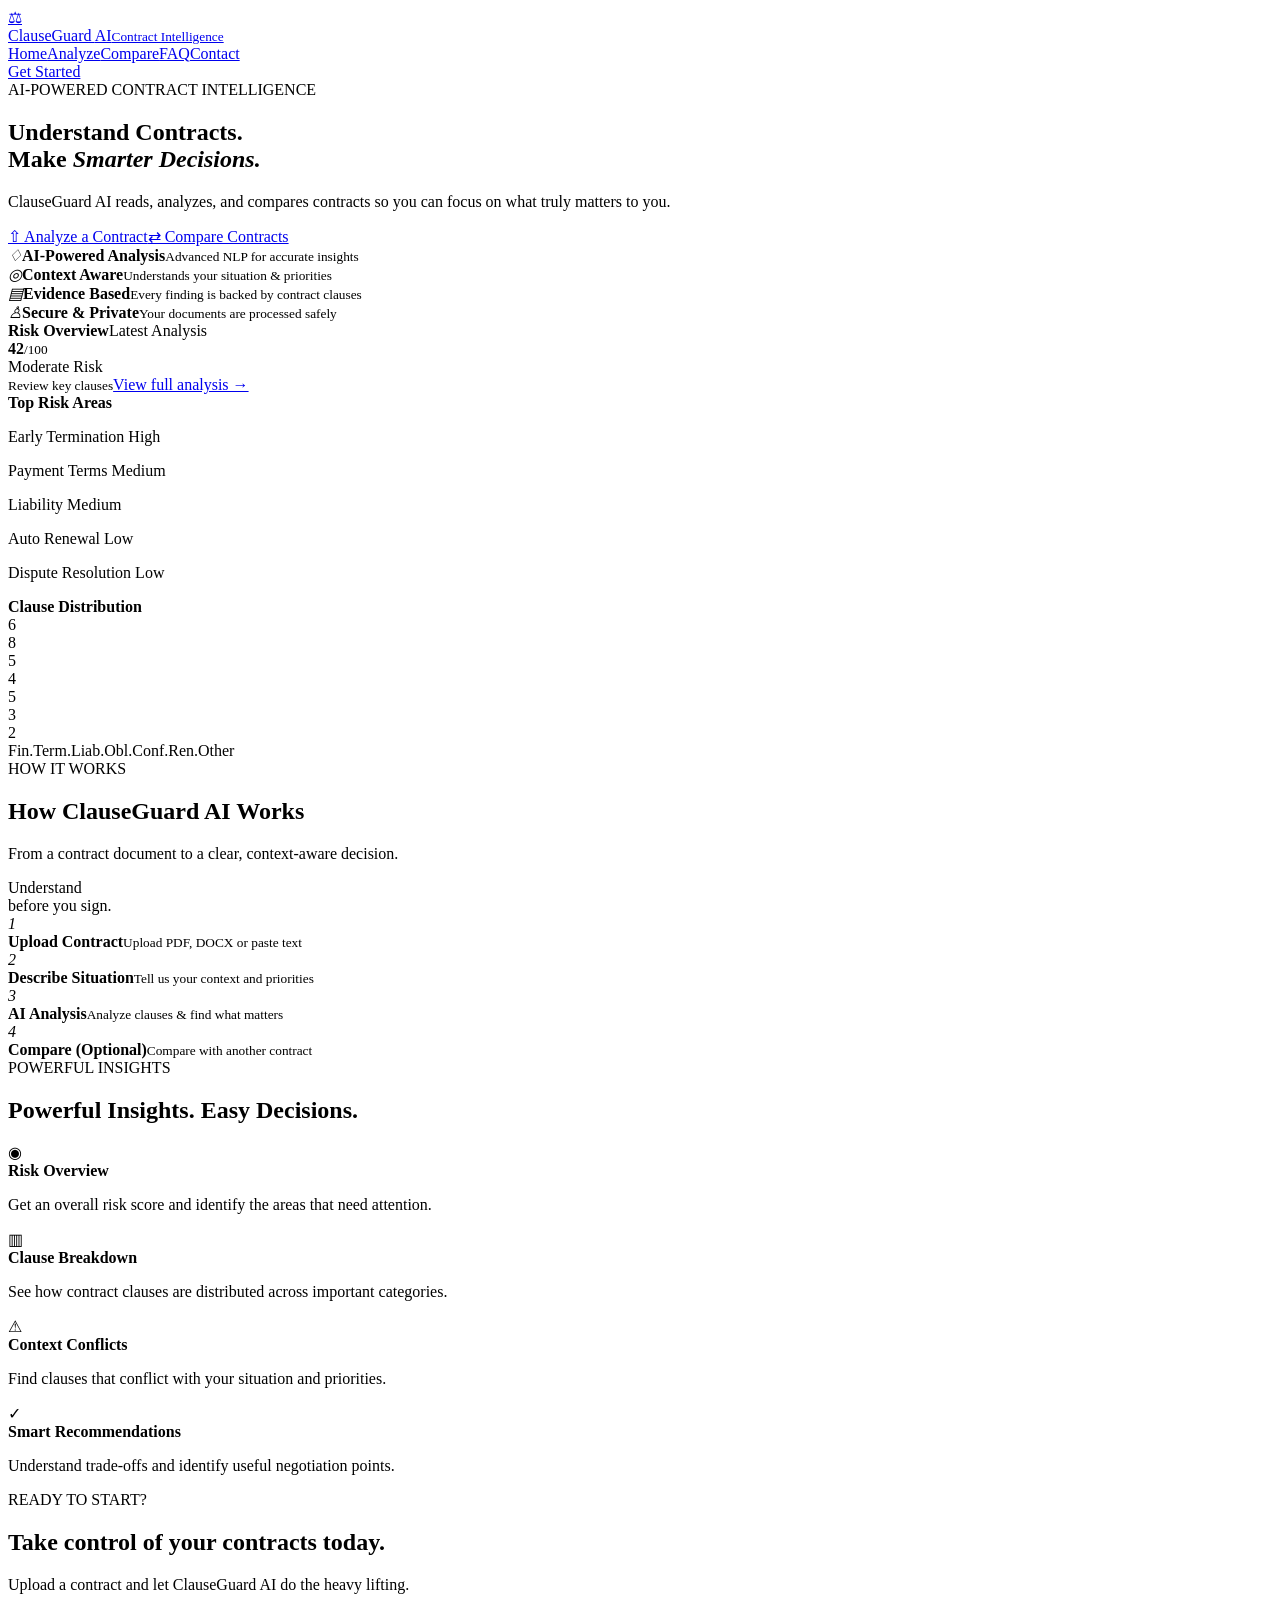
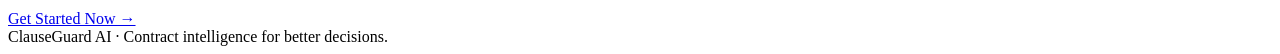
==== frontend/index.html @ 21806c65 "Create index.html" ====
<!doctype html>
<html lang="en">
<head><meta charset="utf-8"><meta name="viewport" content="width=device-width,initial-scale=1">
<title>ClauseGuard AI — Contract Intelligence</title><link rel="stylesheet" href="/static/style.css"></head>
<body>
<header class="header"><div class="headerInner">
  <a class="logo" href="/"><div class="logoMark">⚖</div><div>ClauseGuard <span>AI</span><small>Contract Intelligence</small></div></a>
  <nav class="nav"><a class="active" href="/">Home</a><a href="/analyze.html">Analyze</a><a href="/compare.html">Compare</a><a href="/faq.html">FAQ</a><a href="#footer">Contact</a></nav>
  <a class="headerCta" href="/analyze.html">Get Started</a>
</div></header>

<main>
<section class="hero"><div class="container heroGrid">
  <div class="heroCopy">
    <div class="eyebrow">AI-POWERED CONTRACT INTELLIGENCE</div>
    <h1>Understand Contracts.<br>Make <em>Smarter Decisions.</em></h1>
    <p>ClauseGuard AI reads, analyzes, and compares contracts so you can focus on what truly matters to you.</p>
    <div class="actions"><a class="btn btnPrimary" href="/analyze.html">⇧ Analyze a Contract</a><a class="btn btnSecondary" href="/compare.html">⇄ Compare Contracts</a></div>
    <div class="featureStrip">
      <div class="featureMini"><i class="featureIcon">♢</i><b>AI-Powered Analysis</b><small>Advanced NLP for accurate insights</small></div>
      <div class="featureMini"><i class="featureIcon">◎</i><b>Context Aware</b><small>Understands your situation & priorities</small></div>
      <div class="featureMini"><i class="featureIcon">▤</i><b>Evidence Based</b><small>Every finding is backed by contract clauses</small></div>
      <div class="featureMini"><i class="featureIcon">♙</i><b>Secure & Private</b><small>Your documents are processed safely</small></div>
    </div>
  </div>
  <div class="dashboard">
    <div class="previewTop"><b>Risk Overview</b><span>Latest Analysis</span></div>
    <div class="previewGrid">
      <div class="riskCard"><div class="gauge"><div class="gaugeInner"><strong>42</strong><small>/100</small></div></div><div class="riskStatus">Moderate Risk</div><small>Review key clauses</small><a class="linkBtn" href="/analyze.html">View full analysis →</a></div>
      <div class="riskList"><b>Top Risk Areas</b><p>Early Termination <span class="badge badgeHigh">High</span></p><p>Payment Terms <span class="badge badgeMed">Medium</span></p><p>Liability <span class="badge badgeMed">Medium</span></p><p>Auto Renewal <span class="badge badgeLow">Low</span></p><p>Dispute Resolution <span class="badge badgeLow">Low</span></p></div>
      <div class="chartCard" style="grid-column:1/-1"><b>Clause Distribution</b><div class="chart"><div class="bar" style="height:60%"><span>6</span></div><div class="bar" style="height:80%"><span>8</span></div><div class="bar" style="height:50%"><span>5</span></div><div class="bar" style="height:40%"><span>4</span></div><div class="bar" style="height:50%"><span>5</span></div><div class="bar" style="height:30%"><span>3</span></div><div class="bar" style="height:20%"><span>2</span></div></div><div class="chartLabels"><span>Fin.</span><span>Term.</span><span>Liab.</span><span>Obl.</span><span>Conf.</span><span>Ren.</span><span>Other</span></div></div>
    </div>
  </div>
</div></section>

<section class="section"><div class="container">
  <div class="sectionTitle"><div class="eyebrow">HOW IT WORKS</div><h2>How ClauseGuard AI Works</h2><p>From a contract document to a clear, context-aware decision.</p></div>
  <div class="workflow">
    <div class="workflowTitle">Understand<br>before you sign.</div>
    <div class="flow"><i class="flowNum">1</i><div><b>Upload Contract</b><small>Upload PDF, DOCX or paste text</small></div></div>
    <div class="flow"><i class="flowNum">2</i><div><b>Describe Situation</b><small>Tell us your context and priorities</small></div></div>
    <div class="flow"><i class="flowNum">3</i><div><b>AI Analysis</b><small>Analyze clauses & find what matters</small></div></div>
    <div class="flow"><i class="flowNum">4</i><div><b>Compare (Optional)</b><small>Compare with another contract</small></div></div>
  </div>
</div></section>

<section class="section" style="padding-top:0"><div class="container">
  <div class="sectionTitle"><div class="eyebrow">POWERFUL INSIGHTS</div><h2>Powerful Insights. Easy Decisions.</h2></div>
  <div class="insightGrid">
    <div class="insight"><div class="insightIcon">◉</div><b>Risk Overview</b><p>Get an overall risk score and identify the areas that need attention.</p></div>
    <div class="insight"><div class="insightIcon">▥</div><b>Clause Breakdown</b><p>See how contract clauses are distributed across important categories.</p></div>
    <div class="insight"><div class="insightIcon">⚠</div><b>Context Conflicts</b><p>Find clauses that conflict with your situation and priorities.</p></div>
    <div class="insight"><div class="insightIcon">✓</div><b>Smart Recommendations</b><p>Understand trade-offs and identify useful negotiation points.</p></div>
  </div>
</div></section>

<section class="section" style="padding-top:0"><div class="container">
  <div class="cta"><div><div class="eyebrow">READY TO START?</div><h2>Take control of your contracts today.</h2><p>Upload a contract and let ClauseGuard AI do the heavy lifting.</p></div><a class="btn btnPrimary" href="/analyze.html">Get Started Now →</a></div>
</div></section>
</main>
<footer class="footer" id="footer"><div class="container">ClauseGuard AI · Contract intelligence for better decisions.</div></footer>
<script src="/static/common.js"></script>
</body></html>
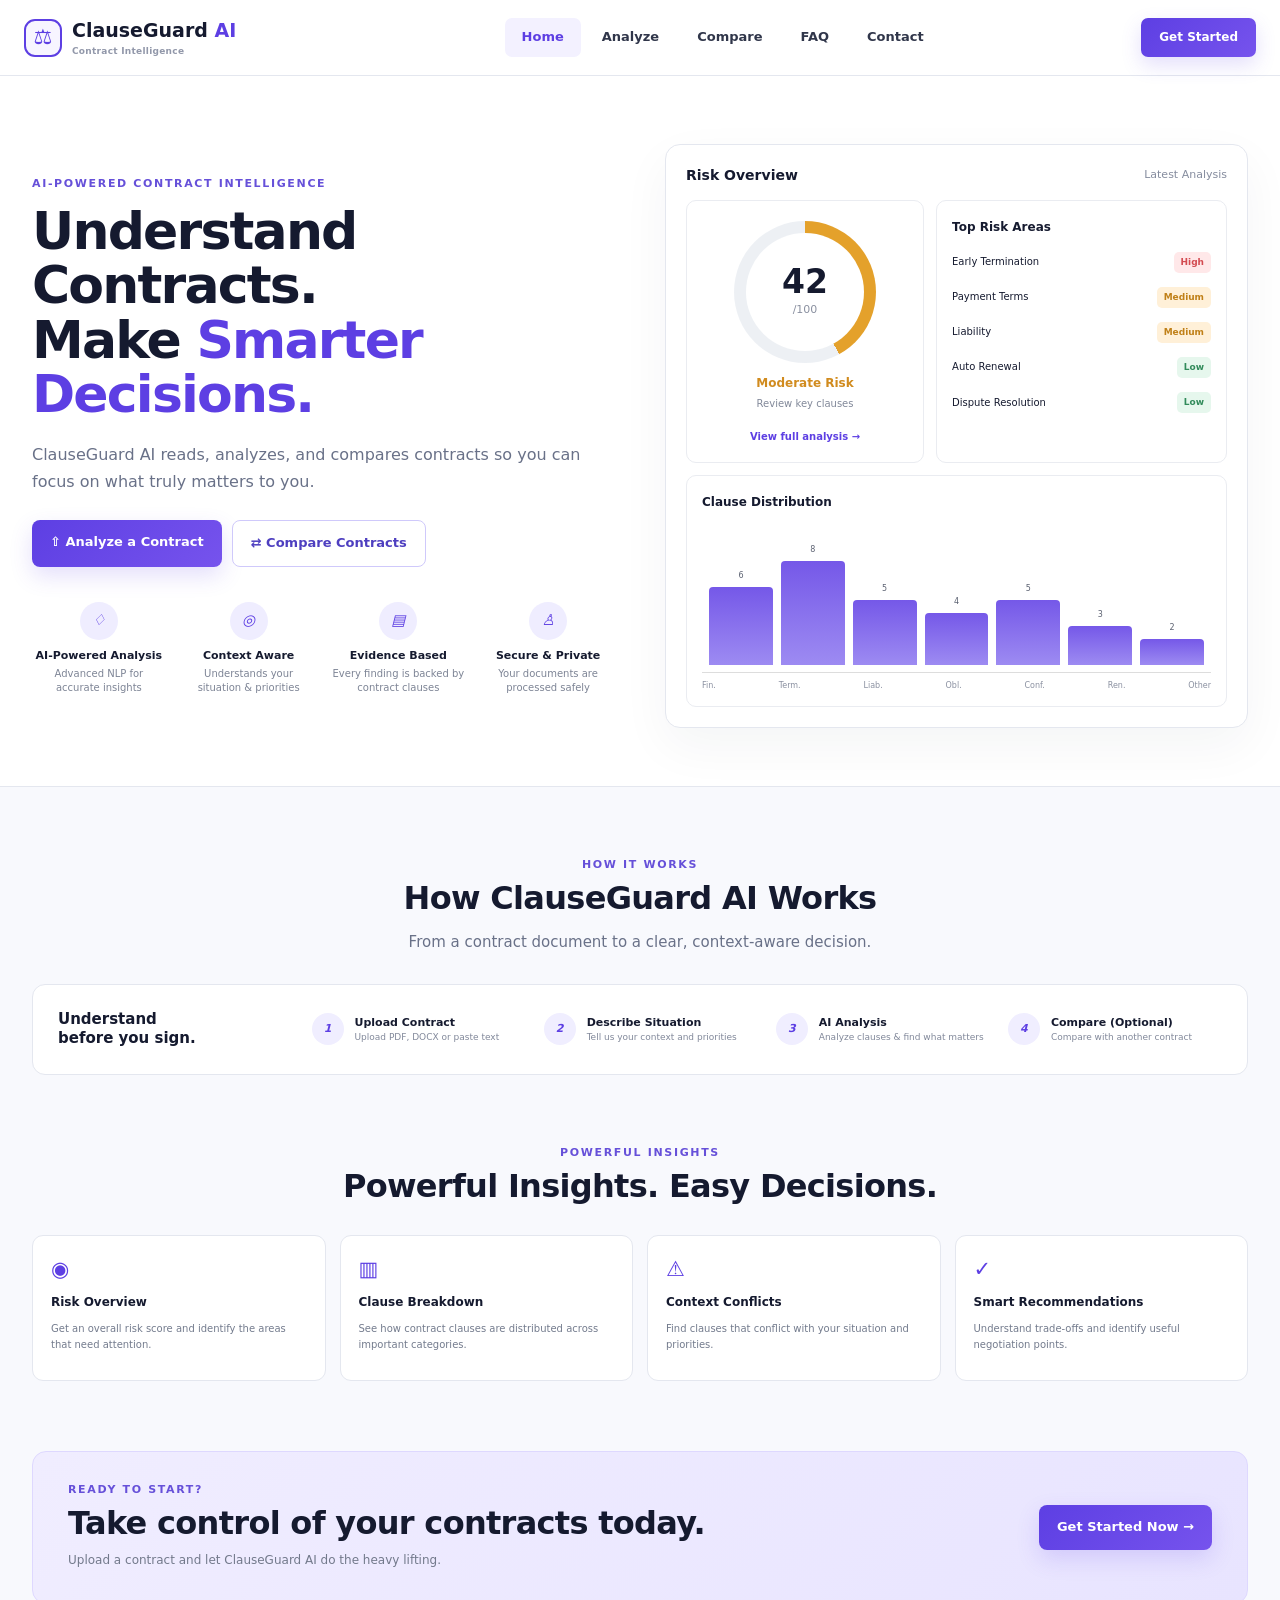
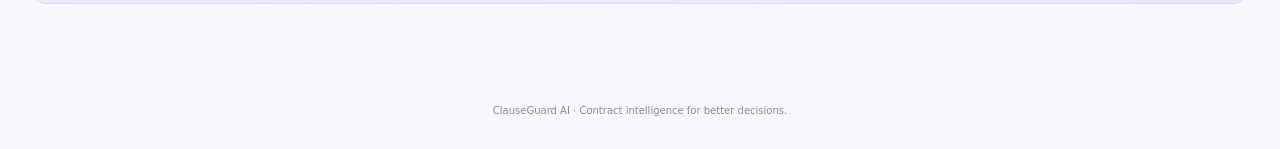
==== commit cfd8259f: "Update index.html" ====
--- a/frontend/index.html
+++ b/frontend/index.html
@@ -1,7 +1,7 @@
 <!doctype html>
 <html lang="en">
 <head><meta charset="utf-8"><meta name="viewport" content="width=device-width,initial-scale=1">
-<title>ClauseGuard AI — Contract Intelligence</title><link rel="stylesheet" href="/static/style.css"></head>
+<title>ClauseGuard AI — Contract Intelligence</title><link rel="stylesheet" href="./style.css"></head>
 <body>
 <header class="header"><div class="headerInner">
   <a class="logo" href="/"><div class="logoMark">⚖</div><div>ClauseGuard <span>AI</span><small>Contract Intelligence</small></div></a>
--- a/frontend/style.css
+++ b/frontend/style.css
@@ -0,0 +1,180 @@
+
+:root{
+  --navy:#111936;
+  --navy2:#182148;
+  --purple:#5d3fe3;
+  --purple2:#7653ed;
+  --purpleSoft:#efedff;
+  --text:#151a2f;
+  --muted:#697188;
+  --line:#e4e7ef;
+  --bg:#f8f9fd;
+  --green:#3aa56b;
+  --orange:#e4a22a;
+  --red:#e45a60;
+  --white:#fff;
+}
+*{box-sizing:border-box}
+html{scroll-behavior:smooth}
+body{
+  margin:0;background:var(--bg);color:var(--text);
+  font-family:Inter,ui-sans-serif,system-ui,-apple-system,"Segoe UI",Arial,sans-serif;
+  font-size:15px;line-height:1.45
+}
+button,input,textarea,select{font:inherit}
+button{cursor:pointer}
+a{text-decoration:none;color:inherit}
+.page{min-height:100vh}
+.container{width:min(1280px,calc(100% - 64px));margin:auto}
+.header{
+  height:76px;background:#fff;border-bottom:1px solid var(--line);
+  display:flex;align-items:center;position:sticky;top:0;z-index:20
+}
+.headerInner{width:min(1420px,calc(100% - 48px));margin:auto;display:flex;align-items:center}
+.logo{display:flex;align-items:center;gap:10px;font-size:19px;font-weight:850;min-width:280px}
+.logoMark{
+  width:38px;height:38px;border:2px solid var(--purple);border-radius:11px;
+  display:grid;place-items:center;color:var(--purple);font-size:21px;background:#f7f5ff
+}
+.logo span{color:#5d3fe3}
+.logo small{display:block;font-size:9px;color:#9298aa;font-weight:650;letter-spacing:.03em}
+.nav{display:flex;gap:4px;flex:1;justify-content:center}
+.nav a{padding:10px 17px;font-size:13px;font-weight:700;color:#30364a;border-radius:7px}
+.nav a:hover,.nav a.active{color:var(--purple);background:#f3f1ff}
+.headerCta{margin-left:auto;background:linear-gradient(135deg,var(--purple),var(--purple2));color:#fff;border:0;border-radius:7px;padding:11px 18px;font-weight:800;font-size:12px;box-shadow:0 8px 20px #6244e52c}
+.hero{
+  background:#fff;border-bottom:1px solid var(--line);padding:68px 0 58px
+}
+.heroGrid{display:grid;grid-template-columns:1fr 1fr;gap:50px;align-items:center}
+.eyebrow{font-size:11px;font-weight:900;letter-spacing:.15em;color:#6650d9}
+h1{font-size:52px;line-height:1.04;letter-spacing:-1.8px;margin:12px 0 20px}
+h1 em{font-style:normal;color:var(--purple)}
+h2{font-size:32px;line-height:1.15;letter-spacing:-.7px;margin:7px 0 10px}
+h3{font-size:18px;margin:0}
+.heroCopy>p{max-width:610px;color:var(--muted);font-size:16px;line-height:1.7}
+.actions{display:flex;gap:10px;margin-top:25px}
+.btn{border-radius:8px;padding:13px 18px;font-size:13px;font-weight:800}
+.btnPrimary{border:0;color:#fff;background:linear-gradient(135deg,var(--purple),var(--purple2));box-shadow:0 9px 22px #6041e52b}
+.btnSecondary{background:#fff;color:#4e3fc0;border:1px solid #cfc9fb}
+.featureStrip{display:grid;grid-template-columns:repeat(4,1fr);gap:16px;margin-top:35px}
+.featureMini{text-align:center}
+.featureIcon{
+  width:38px;height:38px;border-radius:50%;display:grid;place-items:center;
+  margin:0 auto 8px;background:var(--purpleSoft);color:var(--purple);font-weight:900
+}
+.featureMini b,.featureMini small{display:block}
+.featureMini b{font-size:11px}.featureMini small{font-size:10px;color:#7d8495;margin-top:3px}
+.dashboard{
+  background:#fff;border:1px solid var(--line);border-radius:15px;padding:20px;
+  box-shadow:0 18px 50px #1720440c
+}
+.previewTop{display:flex;justify-content:space-between;align-items:center;margin-bottom:15px}
+.previewTop b{font-size:14px}.previewTop span{font-size:11px;color:#858c9e}
+.previewGrid{display:grid;grid-template-columns:.9fr 1.1fr;gap:12px}
+.riskCard,.riskList,.chartCard{border:1px solid #eaecf1;border-radius:10px;padding:15px}
+.riskCard{text-align:center}
+.gauge{
+  width:142px;height:142px;margin:5px auto 12px;border-radius:50%;
+  background:conic-gradient(#e4a12b 0 42%,#edf0f4 42%);
+  display:grid;place-items:center;position:relative
+}
+.gauge:after{content:"";position:absolute;inset:12px;border-radius:50%;background:#fff}
+.gaugeInner{position:relative;z-index:1}
+.gaugeInner strong{font-size:33px;display:block;line-height:1}
+.gaugeInner small{font-size:11px;color:#8a90a0}
+.riskStatus{font-weight:850;color:#d18b1e;font-size:12px}
+.riskCard>small{display:block;color:#818899;font-size:10px;margin:4px 0 14px}
+.linkBtn{border:0;background:none;color:var(--purple);font-size:10px;font-weight:800}
+.riskList>b,.chartCard>b{font-size:12px}
+.riskList p{display:flex;justify-content:space-between;align-items:center;font-size:10px;margin:14px 0}
+.badge{padding:4px 7px;border-radius:5px;font-size:9px;font-weight:800}
+.badgeHigh{color:#d34b51;background:#ffe8e9}.badgeMed{color:#c08018;background:#fff0d8}.badgeLow{color:#328b5b;background:#e6f7ed}
+.chart{height:160px;display:flex;align-items:end;gap:8px;padding:22px 7px 7px;border-bottom:1px solid #ddd}
+.bar{flex:1;background:linear-gradient(#7558e8,#9d8bf2);border-radius:4px 4px 0 0;position:relative;min-width:13px}
+.bar span{position:absolute;top:-17px;font-size:8px;left:50%;transform:translateX(-50%);color:#5b6171}
+.chartLabels{display:flex;justify-content:space-between;font-size:8px;color:#8a90a0;margin-top:7px}
+.section{padding:70px 0}
+.sectionTitle{text-align:center;max-width:760px;margin:0 auto 30px}
+.sectionTitle p{color:var(--muted);font-size:15px}
+.workflow{
+  border:1px solid var(--line);background:#fff;border-radius:13px;padding:25px;
+  display:grid;grid-template-columns:1.1fr repeat(4,1fr);gap:18px;align-items:center
+}
+.workflowTitle{font-size:15px;font-weight:900;line-height:1.3}
+.flow{display:flex;gap:11px;align-items:center}
+.flowNum{width:32px;height:32px;border-radius:50%;background:#f0eeff;color:var(--purple);display:grid;place-items:center;font-size:11px;font-weight:900;flex:none}
+.flow b,.flow small{display:block}.flow b{font-size:11px}.flow small{font-size:9px;color:#81889a}
+.insightGrid{display:grid;grid-template-columns:repeat(4,1fr);gap:14px}
+.insight{
+  background:#fff;border:1px solid var(--line);border-radius:11px;padding:18px
+}
+.insightIcon{font-size:21px;color:var(--purple);margin-bottom:10px}
+.insight b{font-size:12px;display:block}.insight p{font-size:10px;color:#737b8d;line-height:1.55}
+.cta{
+  background:linear-gradient(135deg,#f0edff,#e8e4ff);border:1px solid #ded8ff;border-radius:14px;
+  padding:30px 35px;display:flex;align-items:center;justify-content:space-between
+}
+.cta p{margin:4px 0;color:#72798b;font-size:12px}
+.footer{padding:30px 0;color:#858c9e;font-size:10px;text-align:center}
+
+/* app pages */
+.pageHead{padding:42px 0 25px}
+.pageHead p{color:var(--muted);font-size:15px;margin:6px 0}
+.workspaceGrid{display:grid;grid-template-columns:1fr 1fr 1fr;gap:14px}
+.panel{background:#fff;border:1px solid var(--line);border-radius:12px;padding:20px}
+.panelHead{display:flex;justify-content:space-between;align-items:center;margin-bottom:16px}
+.panelHead h3{font-size:16px}.panelHead small{display:block;color:#858c9e;font-size:10px;margin-top:3px}
+.step{width:30px;height:30px;border-radius:8px;background:#efedff;color:var(--purple);display:grid;place-items:center;font-size:10px;font-weight:900}
+.drop{
+  min-height:280px;border:2px dashed #cfc8fb;border-radius:11px;background:#fcfbff;
+  display:flex;flex-direction:column;align-items:center;justify-content:center;text-align:center
+}
+.drop:hover{background:#f8f6ff;border-color:var(--purple)}
+.drop input,.compareDrop input{display:none}
+.cloud{width:50px;height:50px;border-radius:12px;background:#efedff;color:var(--purple);display:grid;place-items:center;font-size:24px;margin-bottom:12px}
+.drop h3{font-size:15px}.drop p{margin:4px;color:#8b91a0;font-size:12px}.drop small{display:block;color:#999fad;font-size:10px;margin-top:10px}
+.selected{padding:10px;border-radius:8px;background:#edf8f1;color:#32855b;font-size:10px;margin-top:10px}
+.hidden{display:none!important}
+.or{display:flex;align-items:center;gap:9px;color:#9298a7;font-size:9px;font-weight:900;margin:15px 0}.or:before,.or:after{content:"";height:1px;background:#e8e9ee;flex:1}
+textarea,input,select{
+  border:1px solid #dfe2e9;border-radius:8px;background:#fff;color:var(--text);outline:0
+}
+textarea{width:100%;resize:vertical;padding:12px;font-size:13px;line-height:1.55}
+textarea:focus,input:focus,select:focus{border-color:#9b8bf0;box-shadow:0 0 0 3px #6d52e414}
+.contractText{height:145px}.situation{height:205px}
+.note{padding:10px;background:#f8f6ff;color:#6d62a9;border-radius:8px;font-size:10px;margin-top:10px}
+.priorities{display:grid;grid-template-columns:repeat(2,1fr);gap:8px;margin:12px 0}
+.priority{border:1px solid #e0e2e9;background:#fff;border-radius:8px;padding:10px;text-align:left;font-size:11px;color:#51586c}
+.priority.active{border-color:#8d7bf0;background:#f5f3ff;color:#553fcb}
+.full{width:100%;margin-top:7px}
+.analysisPreview{text-align:center}.previewGauge{width:115px;height:115px;border-radius:50%;background:conic-gradient(#ddd 0 0,#eff0f4 0);margin:20px auto;display:grid;place-items:center;position:relative}
+.previewGauge:after{content:"";position:absolute;inset:10px;background:#fff;border-radius:50%}.previewGauge b{position:relative;z-index:1;font-size:30px}
+.previewList{margin-top:22px;text-align:left;border-top:1px solid #eee}.previewList div{padding:11px 0;border-bottom:1px solid #eee;font-size:11px;color:#7a8191}
+.loading{margin:15px 0;background:#fff;border:1px solid var(--line);border-radius:9px;padding:13px;color:#676e80;font-size:11px}
+.resultHero{display:flex;justify-content:space-between;align-items:center;background:var(--navy);color:#fff;border-radius:12px;padding:20px;margin:15px 0}
+.resultHero h3{font-size:16px}.resultHero p{font-size:10px;color:#aeb5c8}.resultScore{font-size:34px;font-weight:900}
+.resultsGrid{display:grid;grid-template-columns:1.35fr .65fr;gap:14px}
+.clause{border:1px solid #e5e7ed;border-left:4px solid var(--green);border-radius:9px;padding:12px;margin:8px 0}
+.clause.high{border-left-color:var(--red)}.clause.medium{border-left-color:var(--orange)}
+.clause h4{margin:0 0 7px;font-size:12px}.clause h4 span{float:right;color:var(--purple)}
+.clause p{font-size:10px;color:#687083;margin:6px 0;line-height:1.5}
+.evidence{background:#f7f8fb;padding:8px;border-radius:6px;font-size:9px;color:#687083}
+.graphBox{background:#fff;border:1px solid var(--line);border-radius:11px;padding:16px}.graphBox h3{font-size:13px;margin-bottom:12px}
+.hbar{margin:13px 0}.hbarTop{display:flex;justify-content:space-between;font-size:10px;margin-bottom:5px}.track{height:8px;background:#edf0f4;border-radius:99px;overflow:hidden}.fill{height:100%;background:linear-gradient(90deg,#6b4de5,#957ff1);border-radius:99px}
+.dataTable{width:100%;border-collapse:collapse;font-size:10px}.dataTable th{text-align:left;color:#7d8494;font-weight:800;background:#fafbfc}.dataTable th,.dataTable td{padding:11px;border-bottom:1px solid #eceef2}.dataTable td strong{font-size:10px}
+.tableWrap{background:#fff;border:1px solid var(--line);border-radius:11px;overflow:auto;margin-top:14px}
+.compareUpload{display:grid;grid-template-columns:1fr 50px 1fr;gap:14px;align-items:center}
+.compareDrop{height:190px;border:2px dashed #cfc8fb;border-radius:10px;background:#fcfbff;display:flex;flex-direction:column;align-items:center;justify-content:center;cursor:pointer}
+.compareDrop b{font-size:28px;color:var(--purple)}.compareDrop strong{font-size:12px;margin-top:7px}.compareDrop button{margin-top:10px;border:0;background:var(--purpleSoft);color:var(--purple);padding:8px 11px;border-radius:7px;font-weight:800;font-size:10px}
+.versus{width:42px;height:42px;border-radius:50%;background:#fff;border:1px solid var(--line);display:grid;place-items:center;font-weight:900;color:#6f7585;font-size:11px}
+.compareText{height:100px;margin-top:10px}
+.compareControls{display:grid;grid-template-columns:1fr 210px 170px;gap:10px;margin:14px 0}
+.compareControls textarea{height:56px}.compareControls select{padding:10px;font-size:11px}
+.compareSummary{display:grid;grid-template-columns:1fr 1fr 1fr;gap:12px;margin-top:15px}.winner{background:var(--navy);color:#fff;border-radius:11px;padding:18px}.winner small{font-size:9px;color:#9ea7bf}.winner strong{font-size:29px;display:block;margin-top:5px}.winner p{font-size:10px;color:#b8bfd0}
+.summaryCard{background:#fff;border:1px solid var(--line);border-radius:11px;padding:16px}.summaryCard h3{font-size:13px}.summaryCard p{font-size:10px;color:#707789;line-height:1.5}
+.changeTag{display:inline-block;font-size:8px;font-weight:900;padding:4px 6px;border-radius:5px;background:#efedff;color:#5e48cc}
+.investGrid{display:grid;grid-template-columns:1fr 280px;gap:14px}.chat{padding:0;overflow:hidden}.chatHead{padding:15px;border-bottom:1px solid #eee}.chatHead b,.chatHead small{display:block}.chatHead small{font-size:9px;color:#858c9e;margin-top:3px}.messages{height:450px;background:#fafbfe;padding:16px;overflow:auto}.bubble{max-width:78%;background:#fff;border:1px solid #e3e5eb;border-radius:9px;padding:10px;font-size:11px;margin-bottom:8px}.bubble.user{margin-left:auto;background:var(--navy);color:#fff}.chatBar{display:flex;gap:7px;padding:10px;border-top:1px solid #eee}.chatBar input{flex:1;padding:10px;font-size:11px}.quickQuestions button{width:100%;display:block;text-align:left;background:#fff;border:1px solid #e1e3e9;border-radius:7px;padding:10px;margin-top:8px;font-size:10px}
+.faqLayout{display:grid;grid-template-columns:210px 1fr;gap:18px}.faqTabs{background:#fff;border:1px solid var(--line);border-radius:11px;padding:10px;height:max-content}.faqTabs button{display:block;width:100%;text-align:left;border:0;background:none;padding:11px;border-radius:7px;font-size:11px;color:#5d6474}.faqTabs button.active,.faqTabs button:hover{background:#f0edff;color:var(--purple);font-weight:800}.faqList{background:#fff;border:1px solid var(--line);border-radius:11px;overflow:hidden}.faqItem{border-bottom:1px solid #eceef2}.faqItem:last-child{border-bottom:0}.faqQ{width:100%;background:#fff;border:0;padding:18px;text-align:left;display:flex;justify-content:space-between;font-size:13px;font-weight:800;color:var(--text)}.faqA{display:none;padding:0 18px 18px;color:#707789;font-size:12px;line-height:1.65}.faqItem.open .faqA{display:block}.contactFaq{margin-top:15px;background:linear-gradient(135deg,#eeeaff,#f6f4ff);border:1px solid #ddd7ff;border-radius:11px;padding:22px;display:flex;justify-content:space-between;align-items:center}.contactFaq p{font-size:11px;color:#707789;margin:3px 0}
+.empty{min-height:60vh;display:grid;place-items:center;text-align:center}.empty div{background:#efedff;color:var(--purple);width:65px;height:65px;border-radius:18px;display:grid;place-items:center;font-size:28px;margin:auto}.empty p{color:var(--muted)}
+@media(max-width:1000px){.nav{gap:0}.nav a{padding:9px}.headerCta{display:none}.heroGrid,.workspaceGrid,.resultsGrid,.compareSummary,.investGrid{grid-template-columns:1fr}.previewGrid{grid-template-columns:1fr 1fr}.featureStrip,.insightGrid{grid-template-columns:repeat(2,1fr)}.workflow{grid-template-columns:1fr 1fr}.workflowTitle{grid-column:1/-1}.compareUpload{grid-template-columns:1fr}.versus{margin:auto}.compareControls{grid-template-columns:1fr}.faqLayout{grid-template-columns:1fr}}
+@media(max-width:720px){.container{width:min(100% - 28px,1280px)}.headerInner{width:calc(100% - 24px)}.logo{min-width:auto}.logo small{display:none}.nav{display:none}.headerCta{display:block}.hero{padding:45px 0}.heroGrid{grid-template-columns:1fr}.heroCopy h1{font-size:40px}.featureStrip,.insightGrid,.previewGrid{grid-template-columns:1fr 1fr}.workflow{grid-template-columns:1fr}.workspaceGrid{grid-template-columns:1fr}.compareUpload{grid-template-columns:1fr}.faqLayout{grid-template-columns:1fr}.content{}.actions{flex-wrap:wrap}}
